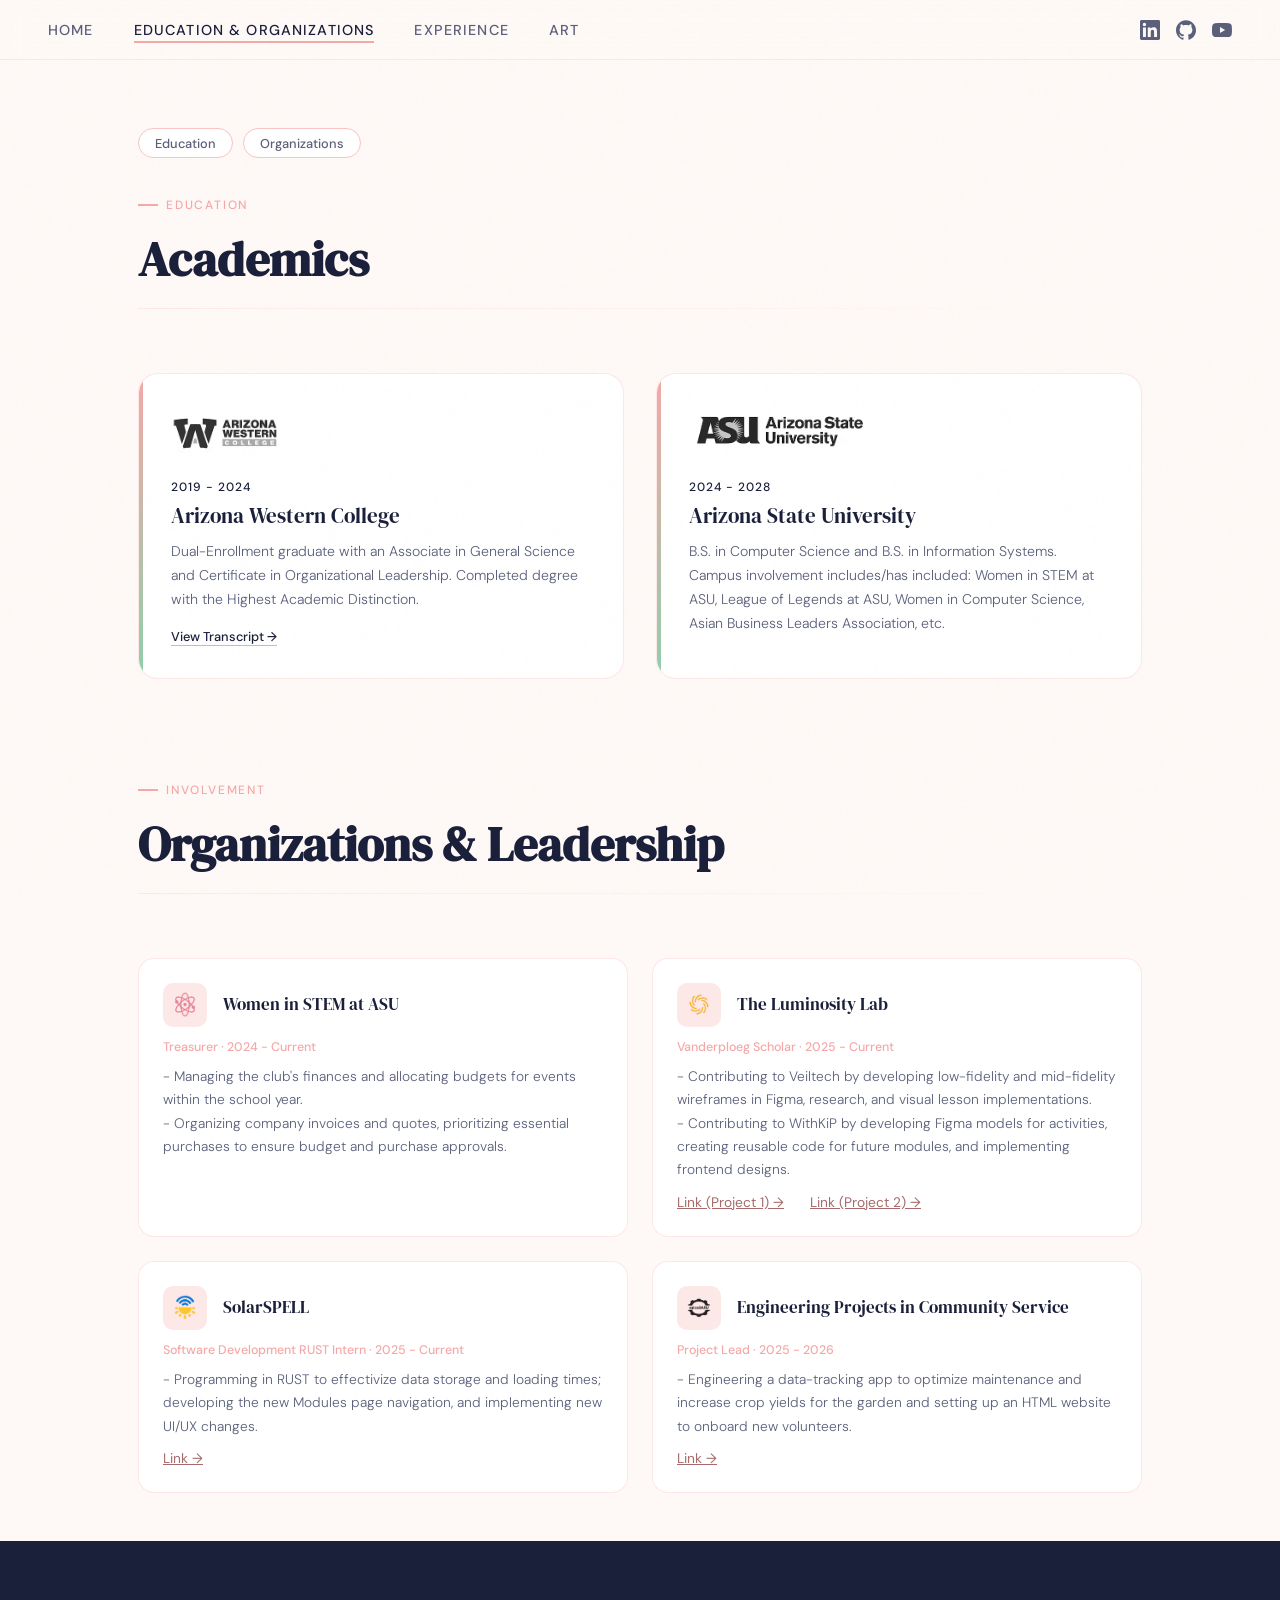
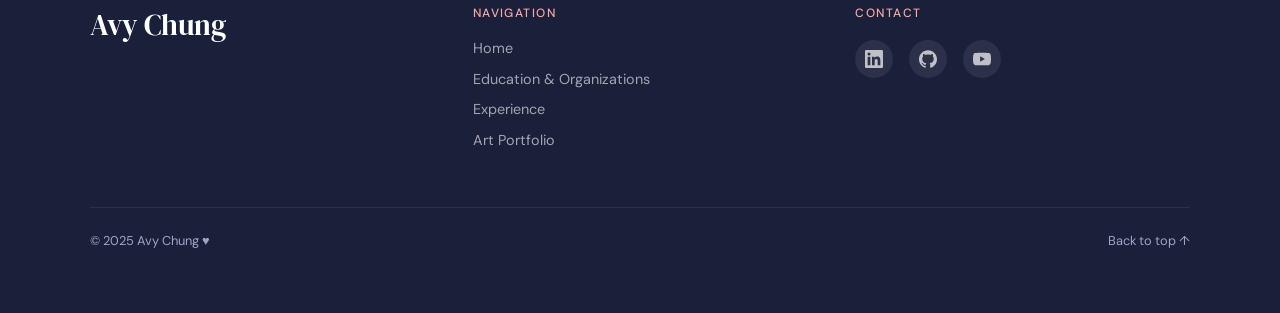
==== education.html @ 2e1aa2c2 "feat: split sections onto their own pages" ====
<!DOCTYPE html>
<html lang="en">
<head>
  <meta charset="UTF-8" />
  <meta name="viewport" content="width=device-width, initial-scale=1.0"/>
  <link rel="stylesheet" href="style.css">
  <title>Education & Organizations | Avy Chung ♥</title>
</head>
<body id="top">
  <nav>
    <ul class="nav-links">
      <li><a href="index.html">Home</a></li>
      <li><a href="education.html" class="active" aria-current="page">Education &amp; Organizations</a></li>
      <li><a href="experience.html">Experience</a></li>
      <li><a href="https://avyquynh.github.io/avyquynh-art-portfolio/">Art</a></li>
    </ul>
    <div class="nav-socials">
      <a href="https://www.linkedin.com/in/avy-chung/" target="_blank" aria-label="LinkedIn">
        <svg viewBox="0 0 24 24"><path d="M20.447 20.452h-3.554v-5.569c0-1.328-.027-3.037-1.852-3.037-1.853 0-2.136 1.445-2.136 2.939v5.667H9.351V9h3.414v1.561h.046c.477-.9 1.637-1.85 3.37-1.85 3.601 0 4.267 2.37 4.267 5.455v6.286zM5.337 7.433a2.062 2.062 0 01-2.063-2.065 2.064 2.064 0 112.063 2.065zm1.782 13.019H3.555V9h3.564v11.452zM22.225 0H1.771C.792 0 0 .774 0 1.729v20.542C0 23.227.792 24 1.771 24h20.451C23.2 24 24 23.227 24 22.271V1.729C24 .774 23.2 0 22.222 0h.003z"/></svg>
      </a>
      <a href="https://github.com/avyquynh" target="_blank" aria-label="GitHub">
        <svg viewBox="0 0 24 24"><path d="M12 .297c-6.63 0-12 5.373-12 12 0 5.303 3.438 9.8 8.205 11.385.6.113.82-.258.82-.577 0-.285-.01-1.04-.015-2.04-3.338.724-4.042-1.61-4.042-1.61C4.422 18.07 3.633 17.7 3.633 17.7c-1.087-.744.084-.729.084-.729 1.205.084 1.838 1.236 1.838 1.236 1.07 1.835 2.809 1.305 3.495.998.108-.776.417-1.305.76-1.605-2.665-.3-5.466-1.332-5.466-5.93 0-1.31.465-2.38 1.235-3.22-.135-.303-.54-1.523.105-3.176 0 0 1.005-.322 3.3 1.23.96-.267 1.98-.399 3-.405 1.02.006 2.04.138 3 .405 2.28-1.552 3.285-1.23 3.285-1.23.645 1.653.24 2.873.12 3.176.765.84 1.23 1.91 1.23 3.22 0 4.61-2.805 5.625-5.475 5.92.42.36.81 1.096.81 2.22 0 1.606-.015 2.896-.015 3.286 0 .315.21.69.825.57C20.565 22.092 24 17.592 24 12.297c0-6.627-5.373-12-12-12"/></svg>
      </a>
      <a href="https://www.youtube.com/@avyquynh2" target="_blank" aria-label="YouTube">
        <svg viewBox="0 0 24 24"><path d="M23.498 6.186a3.016 3.016 0 00-2.122-2.136C19.505 3.545 12 3.545 12 3.545s-7.505 0-9.377.505A3.017 3.017 0 00.502 6.186C0 8.07 0 12 0 12s0 3.93.502 5.814a3.016 3.016 0 002.122 2.136c1.871.505 9.376.505 9.376.505s7.505 0 9.377-.505a3.015 3.015 0 002.122-2.136C24 15.93 24 12 24 12s0-3.93-.502-5.814zM9.545 15.568V8.432L15.818 12l-6.273 3.568z"/></svg>
      </a>
    </div>
  </nav>
  <main class="subpage">
  <!-- EDUCATION -->
  <section id="education">
    <div class="page-jump">
      <a href="#education">Education</a>
      <a href="#organizations">Organizations</a>
    </div>
    <div class="section-label">Education</div>
    <h2 class="section-title">Academics</h2>
    <div class="section-divider"></div>
    <div class="edu-cards">
      <div class="edu-card fade-up">
        <img src="assets/AWC_logo.png" alt="AWC" class="edu-logo" />
        <div class="edu-years">2019 - 2024</div>
        <div class="edu-school">Arizona Western College</div>
        <p class="edu-desc">
          Dual-Enrollment graduate with an Associate in General Science and Certificate in 
          Organizational Leadership. Completed degree with the Highest Academic Distinction.
        </p>
        <a href="assets/AWC Transcript.pdf" target="_blank" class="edu-link">View Transcript →</a>
      </div>
      <div class="edu-card fade-up delay-2">
        <img src="assets/ASU_logo.png" alt="ASU" class="edu-logo" />
        <div class="edu-years">2024 - 2028</div>
        <div class="edu-school">Arizona State University</div>
        <p class="edu-desc">
           B.S. in Computer Science and B.S. in Information Systems. Campus involvement 
           includes/has included: Women in STEM at ASU, League of Legends at ASU, 
           Women in Computer Science, Asian Business Leaders Association, etc.  
        </p>
      </div>
    </div>
  </section>
  <!-- ORGANIZATIONS -->
  <section id="organizations">
    <div class="section-label">Involvement</div>
    <h2 class="section-title">Organizations & Leadership</h2>
    <div class="section-divider"></div>
    <div class="orgs-grid">
      <div class="org-card fade-up">
        <div class="org-header">
          <div class="org-icon"><img src="assets/wistem_logo.png" alt="Women in STEM logo" /></div>
          <div>
            <div class="org-name">Women in STEM at ASU</div>
          </div>
        </div>
        <div class="org-role">Treasurer · 2024 - Current</div>
        <p class="org-desc">
            - Managing the club's finances and allocating budgets for events within 
            the school year.<br>
            - Organizing company invoices and quotes, prioritizing essential purchases 
            to ensure budget and purchase approvals.
        </p>
      </div>

      <div class="org-card fade-up delay-2">
        <div class="org-header">
          <div class="org-icon"><img src="assets/lumo_logo.png" alt="Luminosity Lab logo" /></div>
          <div>
            <div class="org-name">The Luminosity Lab</div>
          </div>
        </div>
        <div class="org-role">Vanderploeg Scholar · 2025 - Current</div>
        <p class="org-desc">- Contributing to Veiltech by developing low-fidelity 
          and mid-fidelity wireframes in Figma, research, and visual lesson 
          implementations.
          <br>
          - Contributing to WithKiP by developing Figma models for activities,
          creating reusable code for future modules, and implementing frontend designs.
        </p>
        <a href="https://www.withkip.com" target="_blank" class="org-link">Link (Project 1) →</a>
        <a href="https://www.figma.com/proto/AgCp6HryinHrchg2xhIece/Wireframe-Workbench-Tablet?node-id=0-1&t=k4JjEGeSxW9MUzPW-1" target="_blank" class="org-link">Link (Project 2) →</a>
      </div>

      <div class="org-card fade-up delay-1">
        <div class="org-header">
          <div class="org-icon"><img src="assets/solar_logo.png" alt="SolarSPELL logo" /></div>
          <div>
            <div class="org-name">SolarSPELL</div>
          </div>
        </div>
        <div class="org-role">Software Development RUST Intern · 2025 - Current</div>
        <p class="org-desc">- Programming in RUST to effectivize data storage and 
          loading times; developing the new Modules page navigation, and implementing 
          new UI/UX changes.</p>
        <a href="https://github.com/avyquynh/Mod-Navigation" target="_blank" class="org-link">Link →</a>  
      </div>
      <div class="org-card fade-up delay-1">
        <div class="org-header">
          <div class="org-icon"><img src="assets/epics_logo.png" alt="EPICS logo" /></div>
          <div>
            <div class="org-name">Engineering Projects in Community Service</div>
          </div>
        </div>
        <div class="org-role">Project Lead · 2025 - 2026</div>
        <p class="org-desc">
            - Engineering a data-tracking app to optimize maintenance and increase 
            crop yields for the garden and setting up an HTML website to onboard new 
            volunteers.
        </p>  
        <a href="https://github.com/TigerMountain-Foundation-EPICS/" target="_blank" class="org-link">Link →</a>  
      </div>
    </div>
  </section>
  </main>
  <footer>
    <div class="footer-inner">
      <div>
        <div class="footer-brand">Avy Chung</div>
      </div>
      <div class="footer-col">
        <h4>Navigation</h4>
        <ul>
          <li><a href="index.html">Home</a></li>
          <li><a href="education.html">Education &amp; Organizations</a></li>
          <li><a href="experience.html">Experience</a></li>
          <li><a href="https://avyquynh.github.io/avyquynh-art-portfolio/">Art Portfolio</a></li>
        </ul>
      </div>
      <div class="footer-col">
        <h4>Contact</h4>
        <div class="footer-socials" style="margin-top:1.2rem">
          <a href="https://www.linkedin.com/in/avy-chung/" target="_blank" aria-label="LinkedIn">
            <svg viewBox="0 0 24 24"><path d="M20.447 20.452h-3.554v-5.569c0-1.328-.027-3.037-1.852-3.037-1.853 0-2.136 1.445-2.136 2.939v5.667H9.351V9h3.414v1.561h.046c.477-.9 1.637-1.85 3.37-1.85 3.601 0 4.267 2.37 4.267 5.455v6.286zM5.337 7.433a2.062 2.062 0 01-2.063-2.065 2.064 2.064 0 112.063 2.065zm1.782 13.019H3.555V9h3.564v11.452zM22.225 0H1.771C.792 0 0 .774 0 1.729v20.542C0 23.227.792 24 1.771 24h20.451C23.2 24 24 23.227 24 22.271V1.729C24 .774 23.2 0 22.222 0h.003z"/></svg>
          </a>
          <a href="https://github.com/avyquynh" target="_blank" aria-label="GitHub">
            <svg viewBox="0 0 24 24"><path d="M12 .297c-6.63 0-12 5.373-12 12 0 5.303 3.438 9.8 8.205 11.385.6.113.82-.258.82-.577 0-.285-.01-1.04-.015-2.04-3.338.724-4.042-1.61-4.042-1.61C4.422 18.07 3.633 17.7 3.633 17.7c-1.087-.744.084-.729.084-.729 1.205.084 1.838 1.236 1.838 1.236 1.07 1.835 2.809 1.305 3.495.998.108-.776.417-1.305.76-1.605-2.665-.3-5.466-1.332-5.466-5.93 0-1.31.465-2.38 1.235-3.22-.135-.303-.54-1.523.105-3.176 0 0 1.005-.322 3.3 1.23.96-.267 1.98-.399 3-.405 1.02.006 2.04.138 3 .405 2.28-1.552 3.285-1.23 3.285-1.23.645 1.653.24 2.873.12 3.176.765.84 1.23 1.91 1.23 3.22 0 4.61-2.805 5.625-5.475 5.92.42.36.81 1.096.81 2.22 0 1.606-.015 2.896-.015 3.286 0 .315.21.69.825.57C20.565 22.092 24 17.592 24 12.297c0-6.627-5.373-12-12-12"/></svg>
          </a>
          <a href="https://www.youtube.com/@avyquynh2" target="_blank" aria-label="YouTube">
            <svg viewBox="0 0 24 24"><path d="M23.498 6.186a3.016 3.016 0 00-2.122-2.136C19.505 3.545 12 3.545 12 3.545s-7.505 0-9.377.505A3.017 3.017 0 00.502 6.186C0 8.07 0 12 0 12s0 3.93.502 5.814a3.016 3.016 0 002.122 2.136c1.871.505 9.376.505 9.376.505s7.505 0 9.377-.505a3.015 3.015 0 002.122-2.136C24 15.93 24 12 24 12s0-3.93-.502-5.814zM9.545 15.568V8.432L15.818 12l-6.273 3.568z"/></svg>
          </a>
        </div>
      </div>
    </div>
    <div class="footer-bottom">
      <span>© 2025 Avy Chung ♥</span>
      <a href="#top" class="back-top">Back to top ↑</a>
    </div>
  </footer>
  <script src="script.js"></script>
</body>
</html>
---- style.css ----
@import url('https://fonts.googleapis.com/css2?family=DM+Serif+Display:ital@0;1&family=DM+Sans:ital,opsz,wght@0,9..40,300;0,9..40,400;0,9..40,500;1,9..40,300&display=swap');

:root {
    --pink: #f9c4c4;
    --pink-light: #fde8e8;
    --pink-medium: #f5a8a8;
    --navy: #1a1f3a;
    --navy-soft: #2a2f52;
    --green-accent: #8ecfaa;
    --cream: #fef9f6;
    --text: #1a1f3a;
    --text-muted: #5a5f7a;
    --text-highlighted: #9fa5c7;
    --link-active: #a66a6a;
    --link-hover: #703c3c;
  }

  *, *::before, *::after { box-sizing: border-box; margin: 0; padding: 0; }

  html { scroll-behavior: smooth; scroll-padding-top: 5rem; }

  body {
    font-family: 'DM Sans', sans-serif;
    background: var(--cream);
    color: var(--text);
    overflow-x: hidden;
  }

  /* ── NOISE TEXTURE ── */
  body::before {
    content: '';
    position: fixed;
    inset: 0;
    background-image: url("data:image/svg+xml,%3Csvg viewBox='0 0 200 200' xmlns='http://www.w3.org/2000/svg'%3E%3Cfilter id='noise'%3E%3CfeTurbulence type='fractalNoise' baseFrequency='0.9' numOctaves='4' stitchTiles='stitch'/%3E%3C/filter%3E%3Crect width='100%25' height='100%25' filter='url(%23noise)' opacity='0.03'/%3E%3C/svg%3E");
    pointer-events: none;
    z-index: 9999;
    opacity: 0.4;
  }

  /* ── NAV ── */
  nav {
    position: fixed;
    top: 0;
    width: 100%;
    z-index: 100;
    display: flex;
    justify-content: space-between;
    align-items: center;
    padding: 1.2rem 3rem;
    background: rgba(254, 249, 246, 0.85);
    backdrop-filter: blur(12px);
    border-bottom: 1px solid rgba(249, 196, 196, 0.3);
  }

  .nav-links {
    display: flex;
    gap: 2.5rem;
    list-style: none;
  }

  .nav-links a {
    text-decoration: none;
    color: var(--text-muted);
    font-size: 0.9rem;
    font-weight: 500;
    letter-spacing: 0.08em;
    text-transform: uppercase;
    transition: color 0.2s;
  }

  .nav-links a:hover { color: var(--navy); }
  .nav-links a.active { color: var(--navy); border-bottom: 2px solid var(--pink-medium); padding-bottom: 2px; }

  .nav-socials {
    display: flex;
    gap: 1rem;
    align-items: center;
  }

  .nav-socials a {
    display: flex;
    align-items: center;
    color: var(--text-muted);
    transition: color 0.2s;
  }

  .nav-socials a:hover { color: var(--navy); }

  .nav-socials svg {
    width: 20px;
    height: 20px;
    fill: currentColor;
  }

  /* ── HERO ── */
  .hero {
    min-height: 100vh;
    display: flex;
    align-items: center;
    justify-content: center;
    padding: 7rem 3rem 4rem;
    position: relative;
    overflow: hidden;
    background: linear-gradient(to bottom, #FFFFFF 90%, var(--cream) 100%);
  }

  .hero-blob {
    position: absolute;
    border-radius: 50%;
    pointer-events: none;
    display: none;
  }

  .blob-1 {
    width: 500px; height: 500px;
    background: radial-gradient(circle, #fde8e8 0%, transparent 70%);
    top: -100px; right: -100px;
    animation: float 8s ease-in-out infinite;
  }

  .blob-2 {
    width: 350px; height: 350px;
    background: radial-gradient(circle, #ddf0e8 0%, transparent 70%);
    bottom: 50px; left: -80px;
    animation: float 10s ease-in-out infinite reverse;
  }

  @keyframes float {
    0%, 100% { transform: translateY(0px) scale(1); }
    50% { transform: translateY(-30px) scale(1.05); }
  }

  .hero-inner {
    display: flex;
    flex-direction: column;
    align-items: center;
    justify-content: center;
    gap: 2.5rem;
    max-width: 1100px;
    width: 100%;
    text-align: center;
  }
  .hero-text { position: relative; }

  .hero-tag {
    display: inline-block;
    background: var(--pink-light);
    color: var(--pink-medium);
    border: 1px solid var(--pink);
    border-radius: 999px;
    font-size: 0.75rem;
    font-weight: 500;
    letter-spacing: 0.1em;
    text-transform: uppercase;
    padding: 0.35rem 1rem;
    margin-bottom: 1.5rem;
  }

  .hero-name {
    font-family: 'DM Serif Display', serif;
    font-size: clamp(3rem, 8vw, 5.5rem);
    line-height: 1.05;
    color: var(--navy);
    margin-bottom: 0;
  }

  .hero-name span {
    color: var(--pink-medium);
    font-style: italic;
  }

  .hero-desc {
    font-size: 1.05rem;
    line-height: 1.75;
    color: var(--text-muted);
    max-width: 420px;
    margin-bottom: 2.5rem;
    font-weight: 300;
  }

  .btn-primary {
    background: var(--navy);
    color: white;
    text-decoration: none;
    padding: 0.8rem 2rem;
    border-radius: 999px;
    font-size: 0.9rem;
    font-weight: 500;
    letter-spacing: 0.04em;
    transition: transform 0.2s, box-shadow 0.2s;
    box-shadow: 0 4px 20px rgba(26,31,58,0.2);
  }

  .btn-primary:hover {
    transform: translateY(-2px);
    box-shadow: 0 8px 30px rgba(26,31,58,0.3);
  }

  .btn-secondary {
    color: var(--text-muted);
    text-decoration: none;
    font-size: 0.9rem;
    font-weight: 500;
    display: flex;
    align-items: center;
    gap: 0.4rem;
    transition: color 0.2s;
  }

  .btn-secondary:hover { color: var(--navy); }

  /* ── AVATAR AREA ── */
  .hero-visual {
    display: flex;
    flex-direction: column;
    align-items: center;
    gap: 1.5rem;
  }

  .avatar-wrap {
    position: relative;
    width: min(350px, 75vw);
    height: min(350px, 75vw);
  }

  .avatar-ring {
    position: absolute;
    inset: 0;
    animation: spin 20s linear infinite;
  }

  @keyframes spin {
    from { transform: rotate(0deg); }
    to { transform: rotate(360deg); }
  }

  .avatar-ring img {
    width: 100%;
    height: 100%;
    object-fit: contain;
    border-radius: 50%;
  }

  .avatar-inner {
    position: absolute;
    inset: 40px;
    border-radius: 50%;
    display: flex;
    align-items: center;
    justify-content: center;
    overflow: hidden;
  }

  .avatar-inner img {
    width: 110%;
    height: 110%;
    object-fit: cover;
    object-position: top;
  }

  /* ── SECTION BASE ── */
  section {
    padding: 3rem 3rem;
    max-width: 1100px;
    margin: 0 auto;
  }

  .section-label {
    display: inline-flex;
    align-items: center;
    gap: 0.5rem;
    font-size: 0.75rem;
    font-weight: 500;
    letter-spacing: 0.15em;
    text-transform: uppercase;
    color: var(--pink-medium);
    margin-bottom: 0.8rem;
  }

  .section-label::before {
    content: '';
    display: inline-block;
    width: 20px;
    height: 2px;
    background: var(--pink-medium);
  }

  .section-title {
    font-family: 'DM Serif Display', serif;
    font-size: clamp(2rem, 4vw, 3rem);
    color: var(--navy);
    margin-bottom: 1rem;
  }

  .section-divider {
    width: 100%;
    height: 1px;
    background: linear-gradient(to right, var(--pink-light), transparent);
    margin: 0 auto 4rem;
  }

  /* ── ABOUT ── */
  #about { padding-top: 2rem; }

  .about-grid {
    display: grid;
    grid-template-columns: 220px 1fr;
    gap: 4rem;
    align-items: start;
  }

  .about-photo {
    width: 220px;
    height: 240px;
    border-radius: 16px;
    overflow: hidden;
    box-shadow: 8px 8px 0 var(--pink-light);
    border: 2px solid var(--pink);
    flex-shrink: 0;
  }

  .about-photo img {
    width: 100%;
    height: 100%;
    object-fit: cover;
    object-position: top;
  }

  .about-body p {
    font-size: 1rem;
    line-height: 1.8;
    color: var(--text-muted);
    font-weight: 300;
    margin-bottom: 1.5rem;
  }
  .about-link {
    font-size: 1em;
    padding: 0% 5% 0% 0%;
  }
  a.about-link:link, a.about-link:visited { color: var(--link-active); }
  a.about-link:hover { color: var(--link-hover); }

  .skills-pills {
    display: flex;
    flex-wrap: wrap;
    gap: 0.6rem;
    margin-top: 1.5rem;
  }

  .pill {
    background: white;
    border: 1.5px solid var(--pink);
    border-radius: 999px;
    padding: 0.35rem 1rem;
    font-size: 0.8rem;
    font-weight: 500;
    color: var(--text-muted);
    transition: all 0.2s;
  }

  /* ── EDUCATION ── */
  .edu-cards {
    display: grid;
    grid-template-columns: 1fr 1fr;
    gap: 2rem;
    margin-top: 2rem;
  }

  .edu-card {
    background: white;
    border: 1.5px solid rgba(249,196,196,0.4);
    border-radius: 20px;
    padding: 2rem;
    position: relative;
    overflow: hidden;
    transition: transform 0.3s, box-shadow 0.3s;
  }

  .edu-card:hover {
    transform: translateY(-4px);
    box-shadow: 0 20px 60px rgba(249,196,196,0.3);
  }

  .edu-card::after {
    content: '';
    position: absolute;
    top: 0; left: 0;
    width: 4px;
    height: 100%;
    background: linear-gradient(to bottom, var(--pink-medium), var(--green-accent));
  }

  .edu-logo {
    width: auto;
    height: 52px;
    border-radius: 10px;
    object-fit: cover;
    margin-bottom: 1rem;
  }

  .edu-years {
    font-size: 0.75rem;
    font-weight: 500;
    letter-spacing: 0.08em;
    margin-bottom: 0.4rem;
  }

  .edu-school {
    font-family: 'DM Serif Display', serif;
    font-size: 1.3rem;
    color: var(--navy);
    margin-bottom: 0.6rem;
  }

  .edu-desc {
    font-size: 0.88rem;
    line-height: 1.7;
    color: var(--text-muted);
    font-weight: 300;
  }

  .edu-link {
    display: inline-block;
    margin-top: 1rem;
    font-size: 0.8rem;
    color: var(--navy);
    font-weight: 500;
    text-decoration: none;
    border-bottom: 1px solid var(--pink-medium);
    transition: color 0.2s;
  }

  .edu-link:hover { color: var(--pink-medium); }

  /* ── ORGANIZATIONS ── */
  .orgs-grid {
    display: grid;
    grid-template-columns: repeat(2, minmax(0, 1fr));
    gap: 1.5rem;
    margin-top: 2rem;
  }

  .org-card {
    background: white;
    border: 1.5px solid rgba(249,196,196,0.4);
    border-radius: 16px;
    padding: 1.5rem;
    transition: transform 0.3s, box-shadow 0.3s;
  }

  .org-card:hover {
    transform: translateY(-3px);
    box-shadow: 0 12px 40px rgba(249,196,196,0.25);
  }

  .org-header {
    display: flex;
    align-items: center;
    gap: 1rem;
    margin-bottom: 0.8rem;
  }

  .org-icon {
    width: 44px;
    height: 44px;
    border-radius: 10px;
    background: var(--pink-light);
    display: flex;
    align-items: center;
    justify-content: center;
    font-size: 1.4rem;
    flex-shrink: 0;
  }

  .org-icon img {
    width: 60%;
    height: 60%;
    object-fit: contain;
  }

  .org-name {
    font-family: 'DM Serif Display', serif;
    font-size: 1.05rem;
    color: var(--navy);
  }

  .org-role {
    font-size: 0.78rem;
    color: var(--pink-medium);
    font-weight: 500;
    margin-bottom: 0.6rem;
  }

  .org-desc {
    font-size: 0.86rem;
    line-height: 1.7;
    color: var(--text-muted);
    font-weight: 300;
    padding-bottom: 2%;
  }
  .org-link {
    font-size: 0.86rem;
    padding: 0% 5% 0% 0%;
  }
  a.org-link:link { color: var(--link-active); }
  a.org-link:hover { color: var(--link-hover); }

  /* ── WORK EXPERIENCE ── */
  .work-list {
    display: flex;
    flex-direction: column;
    gap: 1.2rem;
    margin-top: 2rem;
  }

  .work-item {
    display: flex;
    align-items: center;
    gap: 1.2rem;
    background: white;
    border: 1.5px solid rgba(249,196,196,0.35);
    border-radius: 14px;
    padding: 1.2rem 1.5rem;
    transition: transform 0.2s, box-shadow 0.2s;
  }

  .work-dot {
    width: 10px;
    height: 10px;
    border-radius: 50%;
    background: var(--pink-medium);
    flex-shrink: 0;
  }

  .work-content {
    display: flex;
    flex-direction: column;
    gap: 0.2rem;
  }

  .work-company {
    font-size: 0.75rem;
    font-weight: 500;
    color: var(--text-muted);
  }

  .work-title {
    font-family: 'DM Serif Display', serif;
    font-size: 1.3rem;
    font-weight: bold;
    color: var(--navy);
  }

  .work-period {
    font-size: 0.75rem;
    color: var(--text-muted);
  }

  /* ── PAGES / NAVIGATION ── */
  .subpage { padding-top: 5rem; }
  .page-jump {
    display: flex;
    flex-wrap: wrap;
    gap: 0.6rem;
    margin-bottom: 2rem;
  }
  .page-jump a {
    background: white;
    border: 1.5px solid var(--pink);
    border-radius: 999px;
    padding: 0.35rem 1rem;
    font-size: 0.8rem;
    font-weight: 500;
    color: var(--text-muted);
    text-decoration: none;
    transition: all 0.2s;
  }
  .page-jump a:hover { color: var(--navy); background: var(--pink-light); }
  .nav-links a:focus-visible, .page-jump a:focus-visible,
  .btn-primary:focus-visible, .btn-secondary:focus-visible {
    outline: 2px solid var(--pink-medium);
    outline-offset: 3px;
  }
  .back-top { color: var(--text-highlighted); text-decoration: none; }
  .back-top:hover { color: white; }
  /* ── FOOTER ── */
  footer {
    background: var(--navy);
    color: white;
    padding: 4rem 3rem;
  }

  .footer-inner {
    max-width: 1100px;
    margin: 0 auto;
    display: grid;
    grid-template-columns: 1fr 1fr 1fr;
    gap: 3rem;
    align-items: start;
  }

  .footer-brand {
    font-family: 'DM Serif Display', serif;
    font-size: 1.8rem;
    margin-bottom: 0.6rem;
    color: white;
  }

  .footer-col h4 {
    font-size: 0.75rem;
    font-weight: 500;
    letter-spacing: 0.12em;
    text-transform: uppercase;
    color: var(--pink-medium);
    margin-bottom: 1rem;
  }

  .footer-col ul { list-style: none; }

  .footer-col ul li {
    margin-bottom: 0.6rem;
  }

  .footer-col ul li a {
    color: rgba(255,255,255,0.6);
    text-decoration: none;
    font-size: 0.9rem;
    transition: color 0.2s;
  }

  .footer-col ul li a:hover { color: white; }

  .footer-socials {
    display: flex;
    gap: 1rem;
    margin-top: 0.5rem;
  }

  .footer-socials a {
    display: flex;
    align-items: center;
    justify-content: center;
    width: 38px;
    height: 38px;
    border-radius: 50%;
    background: rgba(255,255,255,0.08);
    color: rgba(255,255,255,0.7);
    transition: all 0.2s;
  }

  .footer-socials a:hover {
    background: var(--pink-medium);
    color: white;
  }

  .footer-socials svg {
    width: 18px;
    height: 18px;
    fill: currentColor;
  }

  .footer-bottom {
    max-width: 1100px;
    margin: 3rem auto 0;
    padding-top: 1.5rem;
    border-top: 1px solid rgba(255,255,255,0.08);
    display: flex;
    justify-content: space-between;
    align-items: center;
    font-size: 0.8rem;
    color: var(--text-highlighted);
  }

  /* ── ANIMATIONS ── */
  .fade-up {
    opacity: 0;
    transform: translateY(24px);
    transition: opacity 0.7s ease, transform 0.7s ease;
  }

  .fade-up.visible {
    opacity: 1;
    transform: translateY(0);
  }

  /* Stagger delays */
  .delay-1 { transition-delay: 0.1s; }
  .delay-2 { transition-delay: 0.2s; }
  .delay-3 { transition-delay: 0.3s; }
  .delay-4 { transition-delay: 0.4s; }

  /* ── RESPONSIVE ── */
  @media (max-width: 768px) {
    nav { padding: 0.8rem 1.5rem; flex-wrap: wrap; gap: 0.5rem 1rem; }
    .nav-links { order: 3; width: 100%; gap: 1.2rem; flex-wrap: wrap; }
    .nav-links a { font-size: 0.78rem; }
    .hero { padding-top: 9rem; }
    .subpage { padding-top: 7rem; }
    .orgs-grid { grid-template-columns: 1fr; }
    .about-grid { grid-template-columns: 1fr; }
    .about-photo { margin: 0 auto; }
    .edu-cards { grid-template-columns: 1fr; }
    .footer-inner { grid-template-columns: 1fr; gap: 2rem; }
    .footer-bottom { flex-direction: column; gap: 0.5rem; text-align: center; }
    section { padding: 4rem 1.5rem; }
  }
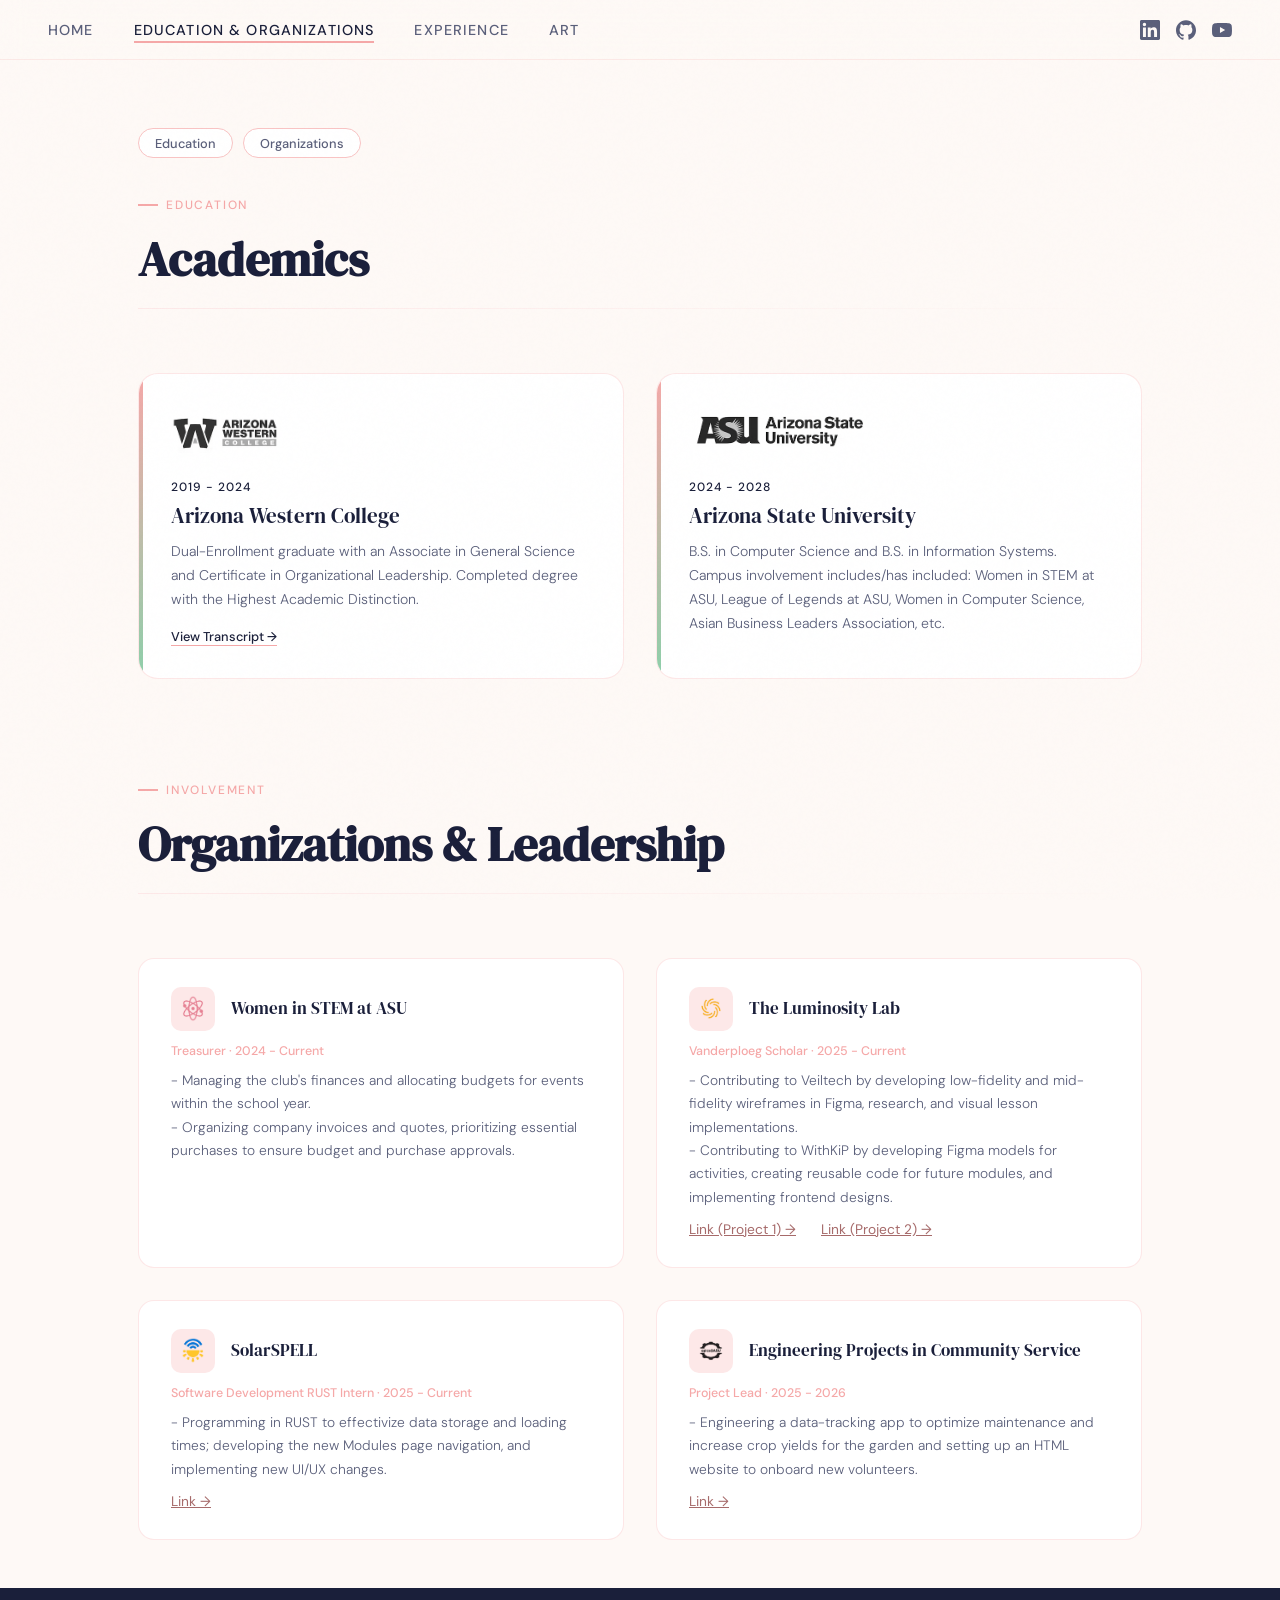
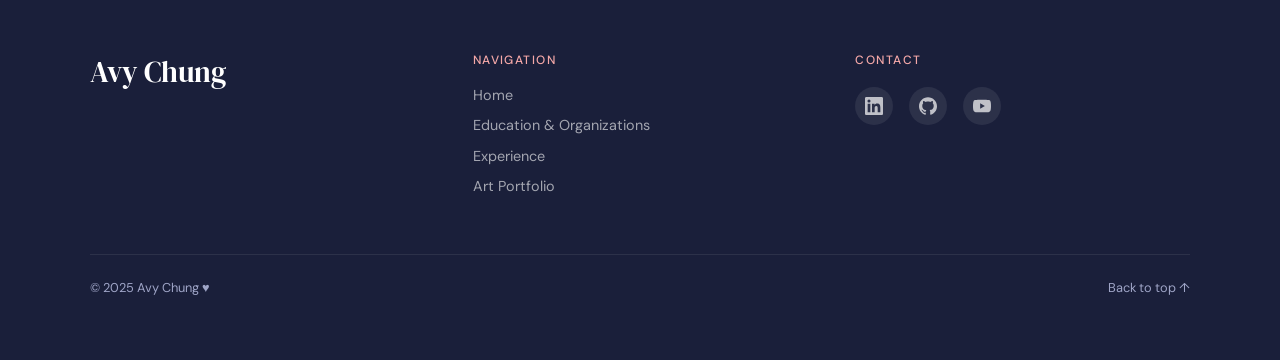
==== commit ef49ea95: "fix: bugged card columns" ====
--- a/education.html
+++ b/education.html
@@ -3,7 +3,7 @@
 <head>
   <meta charset="UTF-8" />
   <meta name="viewport" content="width=device-width, initial-scale=1.0"/>
-  <link rel="stylesheet" href="style.css">
+  <link rel="stylesheet" href="style.css?v=4">
   <title>Education & Organizations | Avy Chung ♥</title>
 </head>
 <body id="top">
@@ -165,6 +165,6 @@
       <a href="#top" class="back-top">Back to top ↑</a>
     </div>
   </footer>
-  <script src="script.js"></script>
+  <script src="script.js?v=3"></script>
 </body>
 </html>
--- a/style.css
+++ b/style.css
@@ -131,14 +131,12 @@
   }
 
   .hero-inner {
-    display: flex;
-    flex-direction: column;
-    align-items: center;
-    justify-content: center;
-    gap: 2.5rem;
+    display: grid;
+    grid-template-columns: 1fr 1fr;
+    gap: 5rem;
+    align-items: center;
     max-width: 1100px;
     width: 100%;
-    text-align: center;
   }
   .hero-text { position: relative; }
 
@@ -158,7 +156,7 @@
 
   .hero-name {
     font-family: 'DM Serif Display', serif;
-    font-size: clamp(3rem, 8vw, 5.5rem);
+    font-size: clamp(3rem, 6vw, 5rem);
     line-height: 1.05;
     color: var(--navy);
     margin-bottom: 0;
@@ -436,15 +434,16 @@
   .orgs-grid {
     display: grid;
     grid-template-columns: repeat(2, minmax(0, 1fr));
-    gap: 1.5rem;
+    gap: 2rem;
     margin-top: 2rem;
+    align-items: stretch;
   }
 
   .org-card {
     background: white;
     border: 1.5px solid rgba(249,196,196,0.4);
     border-radius: 16px;
-    padding: 1.5rem;
+    padding: 1.75rem 2rem;
     transition: transform 0.3s, box-shadow 0.3s;
   }
 
@@ -695,6 +694,8 @@
     .nav-links { order: 3; width: 100%; gap: 1.2rem; flex-wrap: wrap; }
     .nav-links a { font-size: 0.78rem; }
     .hero { padding-top: 9rem; }
+    .hero-inner { grid-template-columns: 1fr; gap: 3rem; text-align: center; }
+    .hero-visual { order: -1; }
     .subpage { padding-top: 7rem; }
     .orgs-grid { grid-template-columns: 1fr; }
     .about-grid { grid-template-columns: 1fr; }
